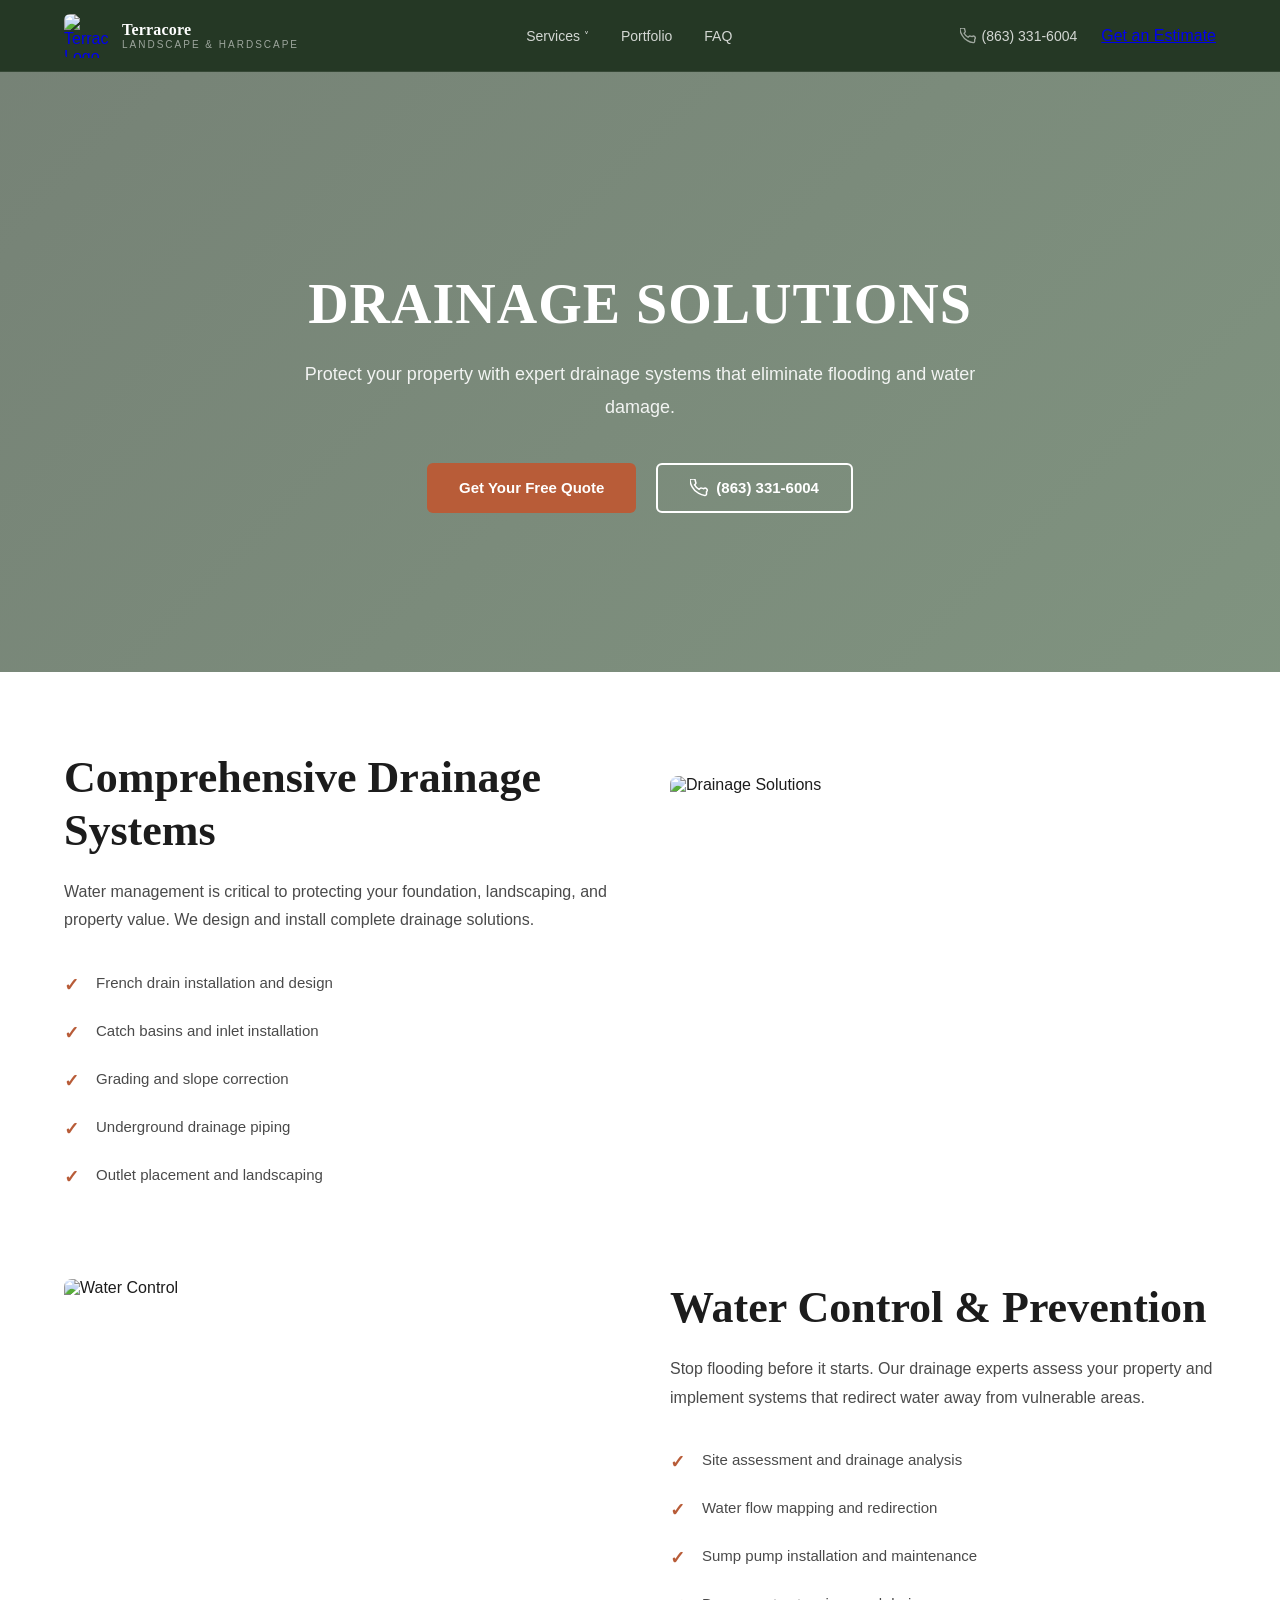
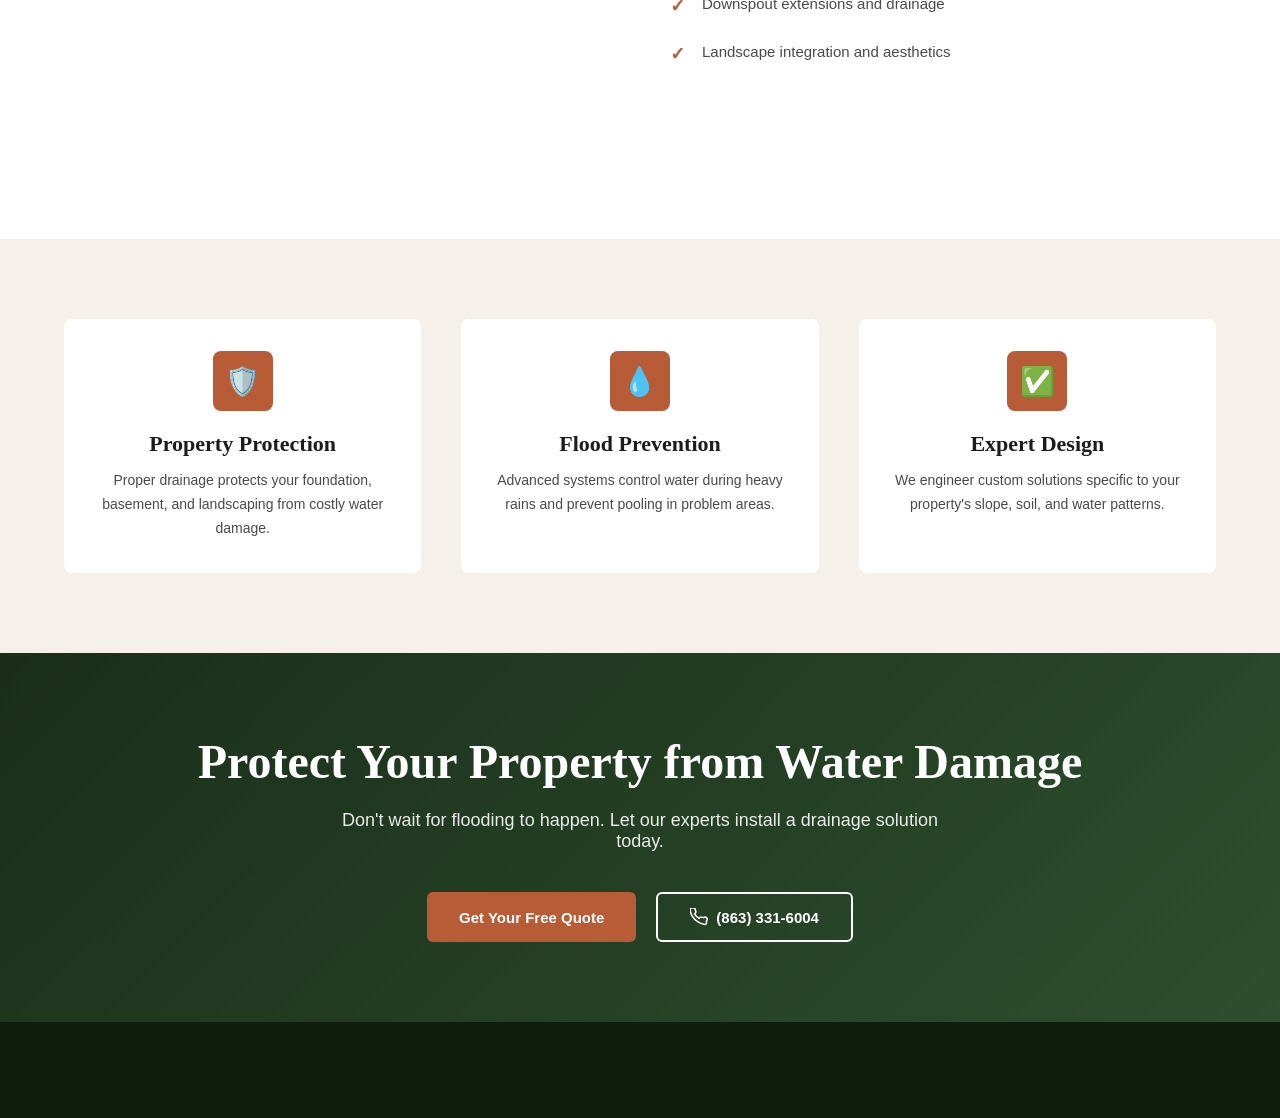
==== drainage-solutions.html @ 85c6063a "Terracore Oficial Website 2.1" ====
<!DOCTYPE html>
<html lang="en">
<head>
  <meta charset="UTF-8">
  <meta name="viewport" content="width=device-width, initial-scale=1.0">
  <title>Drainage Solutions | Terracore</title>
  <link rel="stylesheet" href="css/variables.css">
  <link rel="stylesheet" href="css/nav.css">
  <link rel="stylesheet" href="css/footer.css">
  <link rel="stylesheet" href="css/service-page.css">
</head>
<body>
  <!-- ==================== NAVIGATION ==================== -->
  <nav>
    <a href="terracore-website.html" class="nav-logo">
      <img class="logo-mark" src="images/logo.png" alt="Terracore Logo">
      <div class="logo-text">
        <span class="logo-name">Terracore</span>
        <span class="logo-sub">Landscape & Hardscape</span>
      </div>
    </a>
    <div class="nav-menu">
      <div class="nav-item dropdown">
        <a href="terracore-website.html#services" class="nav-link">Services <span class="dropdown-icon">˅</span></a>
        <div class="dropdown-menu">
          <a href="landscaping-design.html" class="dropdown-item">Landscaping Design & Renovation</a>
          <a href="irrigation-services.html" class="dropdown-item">Irrigation Services</a>
          <a href="paver-installation.html" class="dropdown-item">Paver Installation</a>
          <a href="sod-installation.html" class="dropdown-item">Sod Installation</a>
          <a href="retaining-walls.html" class="dropdown-item">Retaining Walls</a>
          <a href="drainage-solutions.html" class="dropdown-item">Drainage Solutions</a>
        </div>
      </div>
      <a href="terracore-website.html#portfolio" class="nav-link">Portfolio</a>
      <a href="terracore-website.html#faq" class="nav-link">FAQ</a>
    </div>
    <div class="nav-right">
      <a href="tel:+18633316004" class="nav-phone">
        <svg width="16" height="16" fill="none" stroke="currentColor" stroke-width="2" viewBox="0 0 24 24"><path d="M22 16.92v3a2 2 0 01-2.18 2 19.79 19.79 0 01-8.63-3.07A19.5 19.5 0 013.07 10.8 19.79 19.79 0 01.07 2.18 2 2 0 012.03 0h3a2 2 0 012 1.72 12.84 12.84 0 00.7 2.81 2 2 0 01-.45 2.11L6.09 7.91a16 16 0 006 6l1.27-1.27a2 2 0 012.11-.45 12.84 12.84 0 002.81.7A2 2 0 0122 16.92z"/></svg>
        (863) 331-6004
      </a>
      <a href="#estimate" class="btn-primary">Get an Estimate</a>
    </div>
  </nav>

  <!-- ==================== SERVICE HERO ==================== -->
  <section class="service-hero" style="background: linear-gradient(135deg, rgba(26, 46, 26, 0.6), rgba(45, 79, 45, 0.6)), url('images/drainage-solutions.jpg') center/cover no-repeat; background-attachment: fixed;">
    <h1>Drainage Solutions</h1>
    <p>Protect your property with expert drainage systems that eliminate flooding and water damage.</p>
    <div class="service-hero-cta">
      <a href="#estimate" class="cta-button cta-primary">Get Your Free Quote</a>
      <a href="tel:+18633316004" class="cta-button cta-secondary">
        <svg width="18" height="18" fill="none" stroke="currentColor" stroke-width="2" viewBox="0 0 24 24"><path d="M22 16.92v3a2 2 0 01-2.18 2 19.79 19.79 0 01-8.63-3.07A19.5 19.5 0 013.07 10.8 19.79 19.79 0 01.07 2.18 2 2 0 012.03 0h3a2 2 0 012 1.72 12.84 12.84 0 00.7 2.81 2 2 0 01-.45 2.11L6.09 7.91a16 16 0 006 6l1.27-1.27a2 2 0 012.11-.45 12.84 12.84 0 002.81.7A2 2 0 0122 16.92z"/></svg>
        (863) 331-6004
      </a>
    </div>
  </section>

  <!-- ==================== CONTENT SECTION ==================== -->
  <section class="service-content">
    <div class="service-content-wrapper">
      <div class="content-grid">
        <div class="content-text">
          <h2>Comprehensive Drainage Systems</h2>
          <p>Water management is critical to protecting your foundation, landscaping, and property value. We design and install complete drainage solutions.</p>
          <ul>
            <li>French drain installation and design</li>
            <li>Catch basins and inlet installation</li>
            <li>Grading and slope correction</li>
            <li>Underground drainage piping</li>
            <li>Outlet placement and landscaping</li>
          </ul>
        </div>
        <div class="content-image">
          <img src="images/drainage-solutions.jpg" alt="Drainage Solutions">
        </div>
      </div>

      <div class="content-grid">
        <div class="content-text">
          <h2>Water Control & Prevention</h2>
          <p>Stop flooding before it starts. Our drainage experts assess your property and implement systems that redirect water away from vulnerable areas.</p>
          <ul>
            <li>Site assessment and drainage analysis</li>
            <li>Water flow mapping and redirection</li>
            <li>Sump pump installation and maintenance</li>
            <li>Downspout extensions and drainage</li>
            <li>Landscape integration and aesthetics</li>
          </ul>
        </div>
        <div class="content-image">
          <img src="images/drainage-solutions.jpg" alt="Water Control">
        </div>
      </div>
    </div>
  </section>

  <!-- ==================== WHY CHOOSE ==================== -->
  <section class="why-choose-section">
    <div class="why-choose-grid">
      <div class="why-item-card">
        <div class="why-item-icon">🛡️</div>
        <h3>Property Protection</h3>
        <p>Proper drainage protects your foundation, basement, and landscaping from costly water damage.</p>
      </div>
      <div class="why-item-card">
        <div class="why-item-icon">💧</div>
        <h3>Flood Prevention</h3>
        <p>Advanced systems control water during heavy rains and prevent pooling in problem areas.</p>
      </div>
      <div class="why-item-card">
        <div class="why-item-icon">✅</div>
        <h3>Expert Design</h3>
        <p>We engineer custom solutions specific to your property's slope, soil, and water patterns.</p>
      </div>
    </div>
  </section>

  <!-- ==================== CTA ==================== -->
  <section class="service-cta">
    <h2>Protect Your Property from Water Damage</h2>
    <p>Don't wait for flooding to happen. Let our experts install a drainage solution today.</p>
    <div class="service-cta-buttons">
      <a href="#estimate" class="cta-button cta-primary">Get Your Free Quote</a>
      <a href="tel:+18633316004" class="cta-button cta-secondary">
        <svg width="18" height="18" fill="none" stroke="currentColor" stroke-width="2" viewBox="0 0 24 24"><path d="M22 16.92v3a2 2 0 01-2.18 2 19.79 19.79 0 01-8.63-3.07A19.5 19.5 0 013.07 10.8 19.79 19.79 0 01.07 2.18 2 2 0 012.03 0h3a2 2 0 012 1.72 12.84 12.84 0 00.7 2.81 2 2 0 01-.45 2.11L6.09 7.91a16 16 0 006 6l1.27-1.27a2 2 0 012.11-.45 12.84 12.84 0 002.81.7A2 2 0 0122 16.92z"/></svg>
        (863) 331-6004
      </a>
    </div>
  </section>

  <!-- ==================== FOOTER ==================== -->
  <footer></footer>
</body>
</html>
---- css/variables.css ----
/* ROOT VARIABLES & RESET */
*, *::before, *::after {
  box-sizing: border-box;
  margin: 0;
  padding: 0;
}

:root {
  --green-dark: #1a2e1a;
  --green-mid: #2d4f2d;
  --green-accent: #4a7c59;
  --green-light: #7aad82;
  --terra: #b85c38;
  --terra-light: #d4855f;
  --stone: #8c7b6b;
  --cream: #f5f0ea;
  --cream-dark: #e8e0d5;
  --white: #ffffff;
  --text-dark: #1c1c1c;
  --text-mid: #4a4a4a;
  --text-light: #7a7a7a;
  --font-head: 'Playfair Display', Georgia, serif;
  --font-body: 'DM Sans', sans-serif;
}

html {
  scroll-behavior: smooth;
}

body {
  font-family: var(--font-body);
  color: var(--text-dark);
  background: var(--white);
  overflow-x: hidden;
}
---- css/nav.css ----
/* NAVIGATION */
nav {
  position: fixed;
  top: 0;
  left: 0;
  right: 0;
  z-index: 1000;
  background: rgba(26, 46, 26, 0.95);
  backdrop-filter: blur(8px);
  display: flex;
  align-items: center;
  justify-content: space-between;
  padding: 0 5%;
  height: 72px;
  border-bottom: 1px solid rgba(255, 255, 255, 0.08);
}

.nav-logo {
  display: flex;
  align-items: center;
  gap: 14px;
  text-decoration: none;
}

.nav-menu {
  display: flex;
  align-items: center;
  gap: 32px;
  position: relative;
}

.nav-item {
  position: relative;
}

.nav-link {
  color: rgba(255, 255, 255, 0.8);
  text-decoration: none;
  font-size: 14px;
  font-weight: 500;
  transition: color 0.3s;
  display: flex;
  align-items: center;
  gap: 4px;
}

.nav-link:hover {
  color: white;
}

.dropdown-icon {
  font-size: 10px;
}

.dropdown {
  position: relative;
}

.dropdown-menu {
  position: absolute;
  top: 100%;
  left: 0;
  background: white;
  border-radius: 8px;
  min-width: 280px;
  box-shadow: 0 10px 40px rgba(0, 0, 0, 0.15);
  opacity: 0;
  visibility: hidden;
  transform: translateY(-10px);
  transition: all 0.3s ease;
  padding: 16px 0;
  z-index: 999;
  margin-top: 12px;
}

.dropdown:hover .dropdown-menu {
  opacity: 1;
  visibility: visible;
  transform: translateY(0);
}

.dropdown-item {
  display: block;
  padding: 12px 20px;
  color: var(--text-dark);
  text-decoration: none;
  font-size: 14px;
  transition: background 0.2s, color 0.2s;
}

.dropdown-item:hover {
  background: var(--cream);
  color: var(--terra);
}


.logo-mark {
  width: 44px;
  height: 44px;
  border-radius: 6px;
  display: flex;
  align-items: center;
  justify-content: center;
  flex-shrink: 0;
  object-fit: cover;
}

.logo-text {
  display: flex;
  flex-direction: column;
}

.logo-name {
  font-family: var(--font-head);
  font-size: 16px;
  font-weight: 700;
  color: white;
  line-height: 1.1;
  letter-spacing: 0.2px;
}

.logo-sub {
  font-family: var(--font-body);
  font-size: 10px;
  font-weight: 300;
  color: rgba(255, 255, 255, 0.55);
  letter-spacing: 2px;
  text-transform: uppercase;
}

.nav-right {
  display: flex;
  align-items: center;
  gap: 24px;
}

.nav-phone {
  color: rgba(255, 255, 255, 0.8);
  text-decoration: none;
  font-size: 14px;
  font-weight: 500;
  display: flex;
  align-items: center;
  gap: 6px;
}

.nav-phone svg {
  opacity: 0.7;
}

.nav-phone:hover {
  color: white;
}
---- css/footer.css ----
/* FOOTER */
footer {
  background: #0f1e0f;
  padding: 64px 5% 32px;
  color: rgba(255, 255, 255, 0.6);
}

.footer-grid {
  display: grid;
  grid-template-columns: 2fr 1fr 1fr;
  gap: 60px;
  margin-bottom: 48px;
}

.footer-brand .logo-name {
  color: white;
  font-size: 18px;
}

.footer-brand .logo-sub {
  color: rgba(255, 255, 255, 0.35);
}

.footer-desc {
  font-size: 14px;
  line-height: 1.7;
  margin-top: 16px;
  color: rgba(255, 255, 255, 0.45);
  font-weight: 300;
  max-width: 320px;
}

.footer-contact {
  margin-top: 24px;
  display: flex;
  flex-direction: column;
  gap: 8px;
}

.footer-contact a {
  font-size: 14px;
  color: rgba(255, 255, 255, 0.55);
  text-decoration: none;
  display: flex;
  align-items: center;
  gap: 8px;
  transition: color 0.2s;
}

.footer-contact a:hover {
  color: white;
}

.footer-col h5 {
  font-size: 12px;
  font-weight: 600;
  text-transform: uppercase;
  letter-spacing: 2px;
  color: rgba(255, 255, 255, 0.35);
  margin-bottom: 20px;
}

.footer-links {
  list-style: none;
  display: flex;
  flex-direction: column;
  gap: 12px;
}

.footer-links a {
  font-size: 14px;
  color: rgba(255, 255, 255, 0.55);
  text-decoration: none;
  transition: color 0.2s;
}

.footer-links a:hover {
  color: white;
}

.footer-bottom {
  padding-top: 28px;
  border-top: 1px solid rgba(255, 255, 255, 0.08);
  display: flex;
  justify-content: space-between;
  align-items: center;
  gap: 20px;
  flex-wrap: wrap;
  font-size: 13px;
  color: rgba(255, 255, 255, 0.3);
}
---- css/service-page.css ----
/* SERVICE PAGE (ISO) STYLES */

/* HERO SECTION */
.service-hero {
  background: linear-gradient(135deg, rgba(26, 46, 26, 0.7), rgba(45, 79, 45, 0.7)), 
              url('') center/cover no-repeat;
  background-attachment: fixed;
  padding: 160px 5% 120px;
  color: white;
  text-align: center;
  position: relative;
  margin-top: 72px;
  min-height: 600px;
  display: flex;
  flex-direction: column;
  justify-content: center;
  align-items: center;
}

.service-hero::before {
  content: attr(data-service);
  position: absolute;
  top: 100px;
  left: 50%;
  transform: translateX(-50%);
  font-size: 14px;
  font-weight: 600;
  letter-spacing: 2px;
  text-transform: uppercase;
  color: var(--terra);
}

.service-hero h1 {
  font-family: var(--font-head);
  font-size: clamp(36px, 5vw, 56px);
  font-weight: 700;
  margin-bottom: 20px;
  line-height: 1.2;
  text-transform: uppercase;
  letter-spacing: 1px;
}

.service-hero p {
  font-size: 18px;
  font-weight: 300;
  max-width: 700px;
  margin: 0 auto 40px;
  line-height: 1.8;
  color: rgba(255, 255, 255, 0.9);
}

.service-hero-cta {
  display: flex;
  gap: 20px;
  justify-content: center;
  flex-wrap: wrap;
}

.cta-button {
  display: inline-flex;
  align-items: center;
  gap: 8px;
  padding: 14px 32px;
  border: none;
  border-radius: 6px;
  font-size: 15px;
  font-weight: 600;
  cursor: pointer;
  transition: all 0.3s;
  text-decoration: none;
  font-family: var(--font-body);
}

.cta-primary {
  background: var(--terra);
  color: white;
}

.cta-primary:hover {
  background: var(--terra-light);
  transform: translateY(-2px);
  box-shadow: 0 8px 24px rgba(184, 92, 56, 0.3);
}

.cta-secondary {
  background: transparent;
  color: white;
  border: 2px solid white;
}

.cta-secondary:hover {
  background: white;
  color: var(--green-dark);
}

/* CONTENT SECTION */
.service-content {
  padding: 80px 5%;
  background: white;
}

.service-content-wrapper {
  max-width: 1200px;
  margin: 0 auto;
}

.content-grid {
  display: grid;
  grid-template-columns: 1fr 1fr;
  gap: 60px;
  align-items: center;
  margin-bottom: 80px;
}

.content-grid:nth-child(even) {
  direction: rtl;
}

.content-grid:nth-child(even) > * {
  direction: ltr;
}

.content-text h2 {
  font-family: var(--font-head);
  font-size: clamp(28px, 4vw, 44px);
  font-weight: 700;
  color: var(--text-dark);
  margin-bottom: 20px;
  line-height: 1.2;
}

.content-text p {
  font-size: 16px;
  line-height: 1.8;
  color: var(--text-mid);
  margin-bottom: 16px;
}

.content-text ul {
  list-style: none;
  margin-top: 24px;
}

.content-text li {
  padding: 12px 0 12px 32px;
  position: relative;
  font-size: 15px;
  line-height: 1.6;
  color: var(--text-mid);
}

.content-text li::before {
  content: '✓';
  position: absolute;
  left: 0;
  color: var(--terra);
  font-weight: 700;
  font-size: 18px;
}

.content-image {
  width: 100%;
  border-radius: 8px;
  overflow: hidden;
  height: 400px;
}

.content-image img {
  width: 100%;
  height: 100%;
  object-fit: cover;
}

/* WHY CHOOSE SECTION */
.why-choose-section {
  background: var(--cream);
  padding: 80px 5%;
}

.why-choose-grid {
  max-width: 1200px;
  margin: 0 auto;
  display: grid;
  grid-template-columns: repeat(3, 1fr);
  gap: 40px;
}

.why-item-card {
  background: white;
  padding: 32px;
  border-radius: 8px;
  text-align: center;
}

.why-item-icon {
  width: 60px;
  height: 60px;
  background: var(--terra);
  border-radius: 8px;
  display: flex;
  align-items: center;
  justify-content: center;
  margin: 0 auto 20px;
  font-size: 28px;
}

.why-item-card h3 {
  font-family: var(--font-head);
  font-size: 22px;
  font-weight: 600;
  color: var(--text-dark);
  margin-bottom: 12px;
}

.why-item-card p {
  font-size: 14px;
  line-height: 1.7;
  color: var(--text-mid);
}

/* CTA SECTION */
.service-cta {
  background: linear-gradient(135deg, var(--green-dark), var(--green-mid));
  padding: 80px 5%;
  text-align: center;
  color: white;
}

.service-cta h2 {
  font-family: var(--font-head);
  font-size: clamp(32px, 4vw, 48px);
  font-weight: 700;
  margin-bottom: 20px;
  line-height: 1.2;
}

.service-cta p {
  font-size: 18px;
  margin-bottom: 40px;
  color: rgba(255, 255, 255, 0.9);
  max-width: 600px;
  margin-left: auto;
  margin-right: auto;
}

.service-cta-buttons {
  display: flex;
  gap: 20px;
  justify-content: center;
  flex-wrap: wrap;
}

/* RESPONSIVE */
@media (max-width: 768px) {
  .service-hero {
    padding: 120px 5% 80px;
    min-height: 500px;
  }

  .service-hero h1 {
    font-size: 36px;
  }

  .content-grid {
    grid-template-columns: 1fr;
    gap: 40px;
  }

  .why-choose-grid {
    grid-template-columns: 1fr;
  }

  .service-content {
    padding: 60px 5%;
  }
}
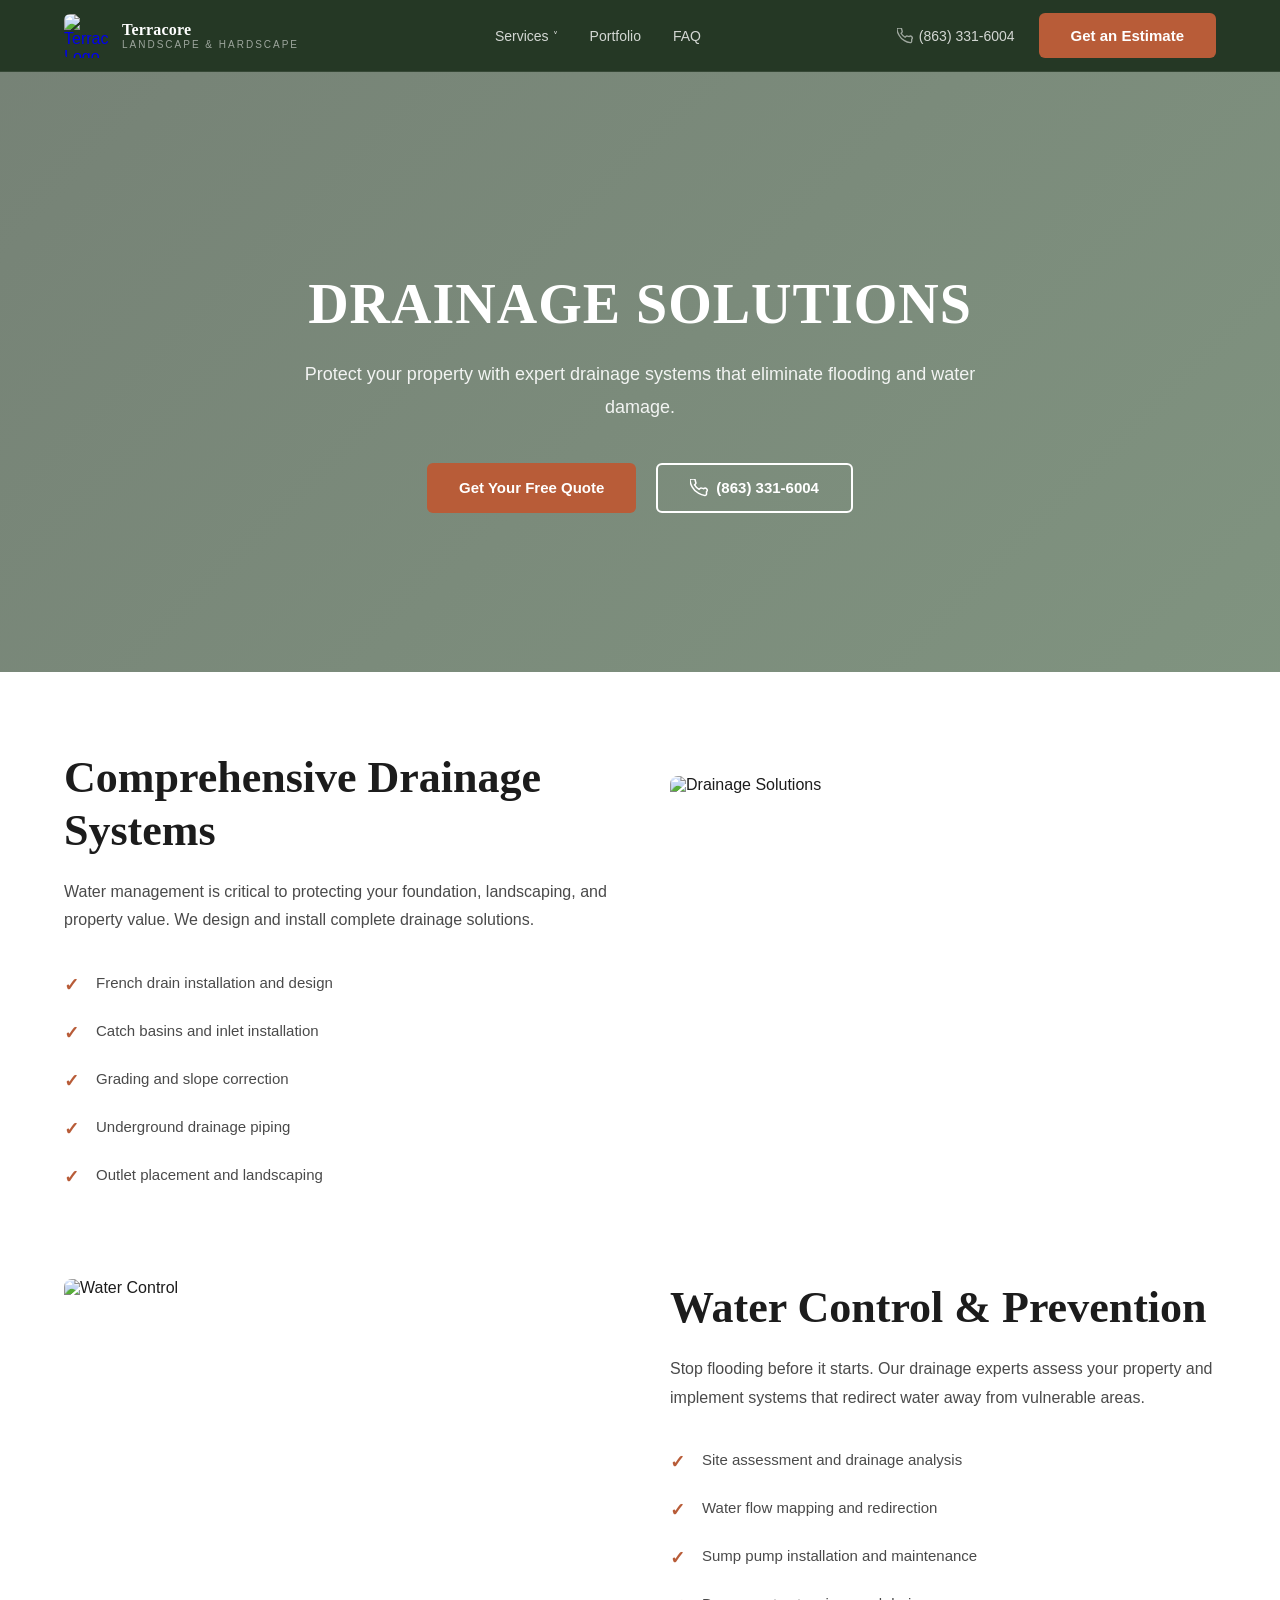
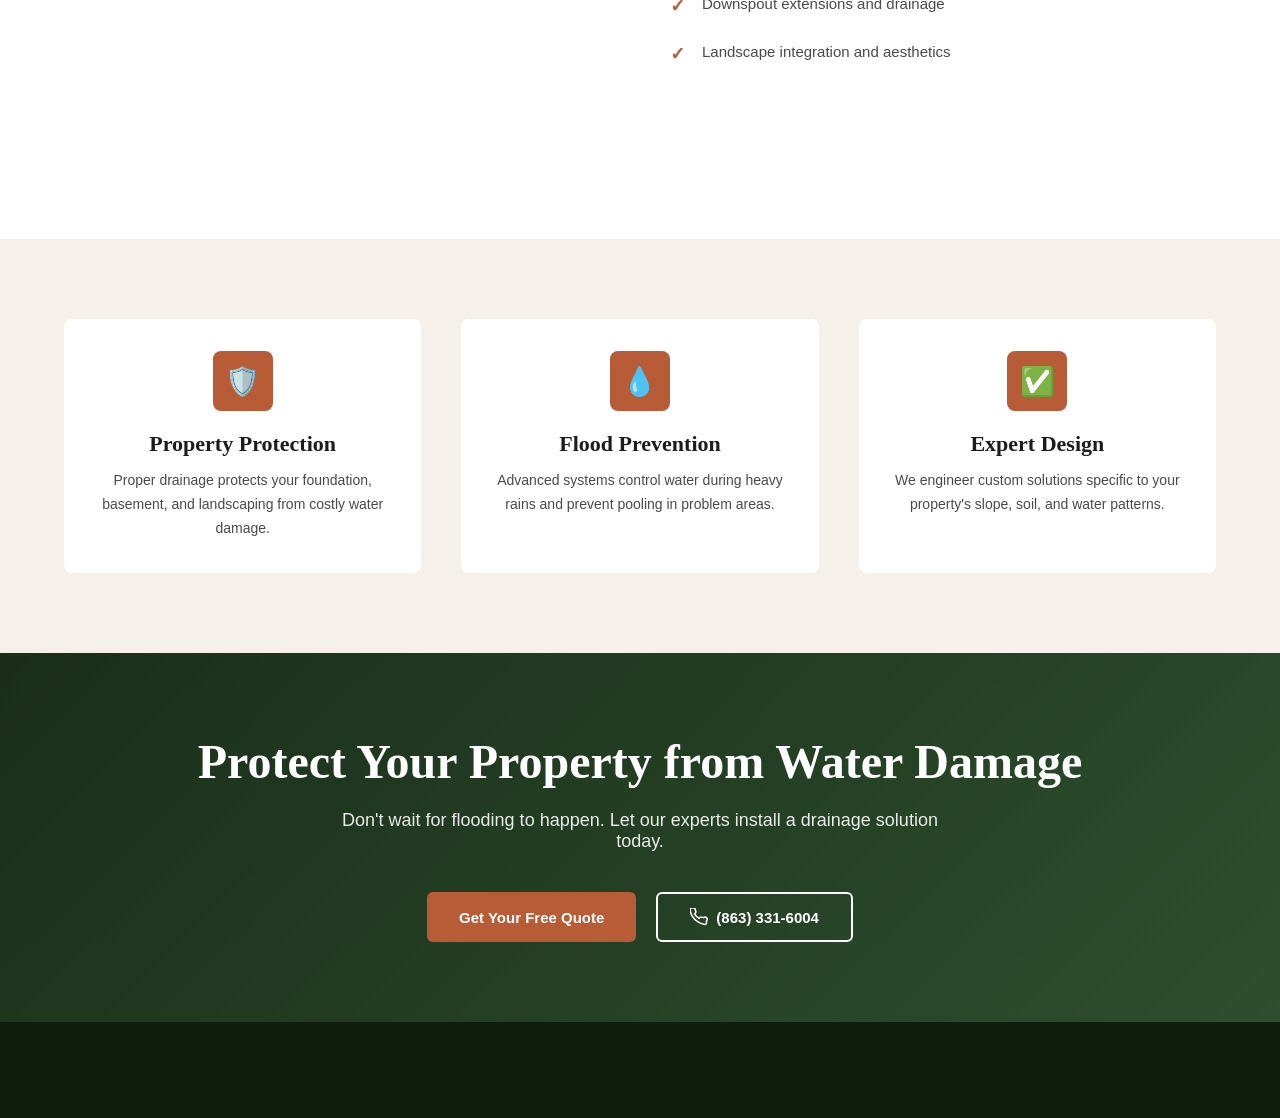
==== commit 5b8b7366: "Terracore Website Oficial 2.1" ====
--- a/drainage-solutions.html
+++ b/drainage-solutions.html
@@ -39,12 +39,12 @@
         <svg width="16" height="16" fill="none" stroke="currentColor" stroke-width="2" viewBox="0 0 24 24"><path d="M22 16.92v3a2 2 0 01-2.18 2 19.79 19.79 0 01-8.63-3.07A19.5 19.5 0 013.07 10.8 19.79 19.79 0 01.07 2.18 2 2 0 012.03 0h3a2 2 0 012 1.72 12.84 12.84 0 00.7 2.81 2 2 0 01-.45 2.11L6.09 7.91a16 16 0 006 6l1.27-1.27a2 2 0 012.11-.45 12.84 12.84 0 002.81.7A2 2 0 0122 16.92z"/></svg>
         (863) 331-6004
       </a>
-      <a href="#estimate" class="btn-primary">Get an Estimate</a>
+      <a href="#estimate" class="cta-button cta-primary">Get an Estimate</a>
     </div>
   </nav>
 
   <!-- ==================== SERVICE HERO ==================== -->
-  <section class="service-hero" style="background: linear-gradient(135deg, rgba(26, 46, 26, 0.6), rgba(45, 79, 45, 0.6)), url('images/drainage-solutions.jpg') center/cover no-repeat; background-attachment: fixed;">
+  <section class="service-hero" style="background: linear-gradient(135deg, rgba(26, 46, 26, 0.6), rgba(45, 79, 45, 0.6)), url('images/Drainage/drainage.webp') center/cover no-repeat; background-attachment: fixed;">
     <h1>Drainage Solutions</h1>
     <p>Protect your property with expert drainage systems that eliminate flooding and water damage.</p>
     <div class="service-hero-cta">
@@ -72,7 +72,7 @@
           </ul>
         </div>
         <div class="content-image">
-          <img src="images/drainage-solutions.jpg" alt="Drainage Solutions">
+          <img src="images/Drainage/drainage 3.jpg" alt="Drainage Solutions">
         </div>
       </div>
 
@@ -89,7 +89,7 @@
           </ul>
         </div>
         <div class="content-image">
-          <img src="images/drainage-solutions.jpg" alt="Water Control">
+          <img src="images/Drainage/drainage-2.jpg" alt="Water Control">
         </div>
       </div>
     </div>
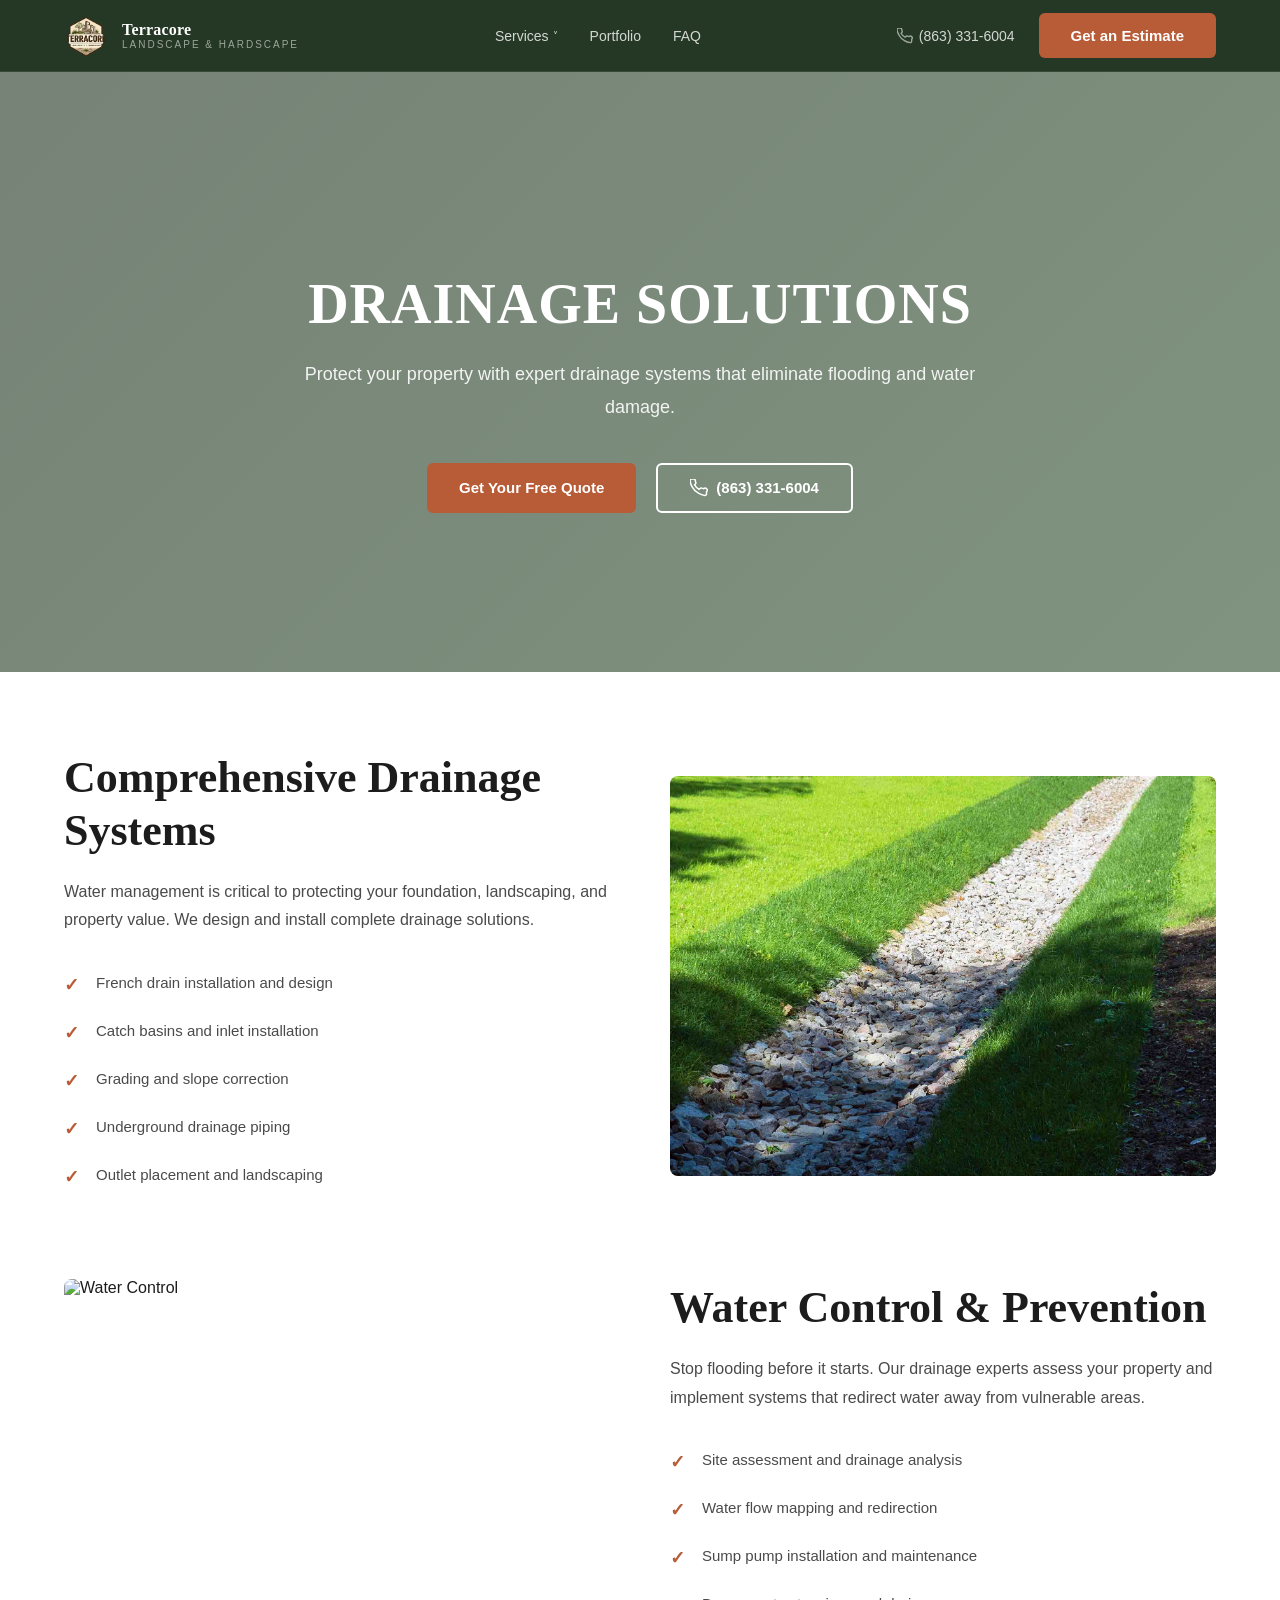
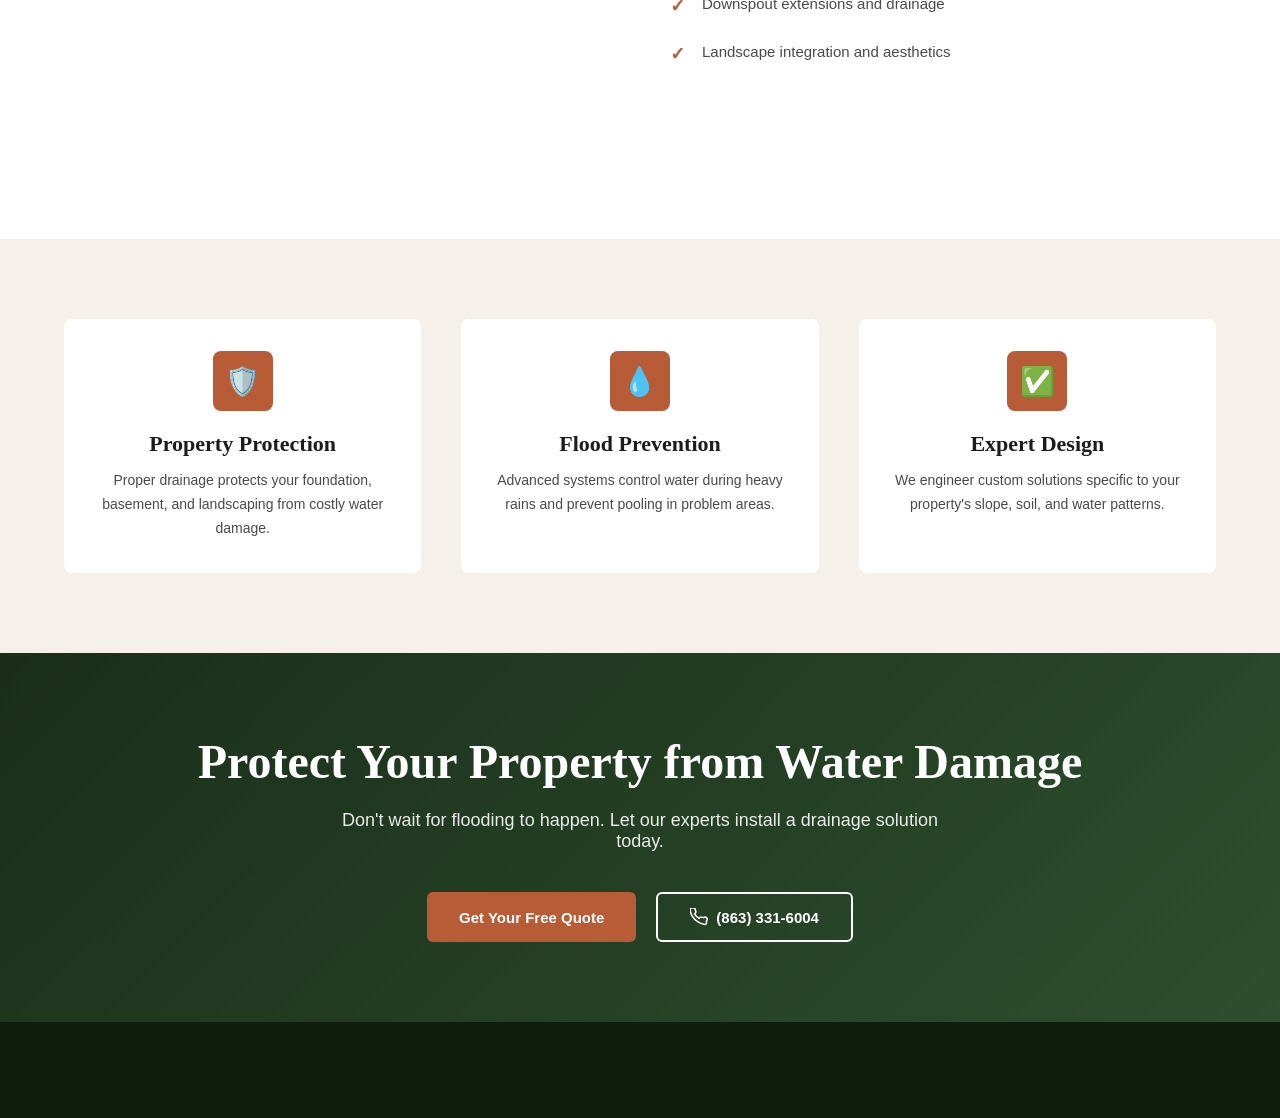
==== commit d2a74120: "Add files via upload" ====
--- a/drainage-solutions.html
+++ b/drainage-solutions.html
@@ -12,8 +12,8 @@
 <body>
   <!-- ==================== NAVIGATION ==================== -->
   <nav>
-    <a href="terracore-website.html" class="nav-logo">
-      <img class="logo-mark" src="images/logo.png" alt="Terracore Logo">
+    <a href="/" class="nav-logo">
+      <img class="logo-mark" src="Images/logo.png" alt="Terracore Logo">
       <div class="logo-text">
         <span class="logo-name">Terracore</span>
         <span class="logo-sub">Landscape & Hardscape</span>
@@ -21,7 +21,7 @@
     </a>
     <div class="nav-menu">
       <div class="nav-item dropdown">
-        <a href="terracore-website.html#services" class="nav-link">Services <span class="dropdown-icon">˅</span></a>
+        <a href="#services" class="nav-link">Services <span class="dropdown-icon">˅</span></a>
         <div class="dropdown-menu">
           <a href="landscaping-design.html" class="dropdown-item">Landscaping Design & Renovation</a>
           <a href="irrigation-services.html" class="dropdown-item">Irrigation Services</a>
@@ -31,8 +31,8 @@
           <a href="drainage-solutions.html" class="dropdown-item">Drainage Solutions</a>
         </div>
       </div>
-      <a href="terracore-website.html#portfolio" class="nav-link">Portfolio</a>
-      <a href="terracore-website.html#faq" class="nav-link">FAQ</a>
+      <a href="#portfolio" class="nav-link">Portfolio</a>
+      <a href="#faq" class="nav-link">FAQ</a>
     </div>
     <div class="nav-right">
       <a href="tel:+18633316004" class="nav-phone">
@@ -72,7 +72,7 @@
           </ul>
         </div>
         <div class="content-image">
-          <img src="images/Drainage/drainage 3.jpg" alt="Drainage Solutions">
+          <img src="Images/Drainage/drainage 3.jpg" alt="Drainage Solutions">
         </div>
       </div>
 
@@ -89,7 +89,7 @@
           </ul>
         </div>
         <div class="content-image">
-          <img src="images/Drainage/drainage-2.jpg" alt="Water Control">
+          <img src="Images/Drainage/drainage-2.jpg" alt="Water Control">
         </div>
       </div>
     </div>
